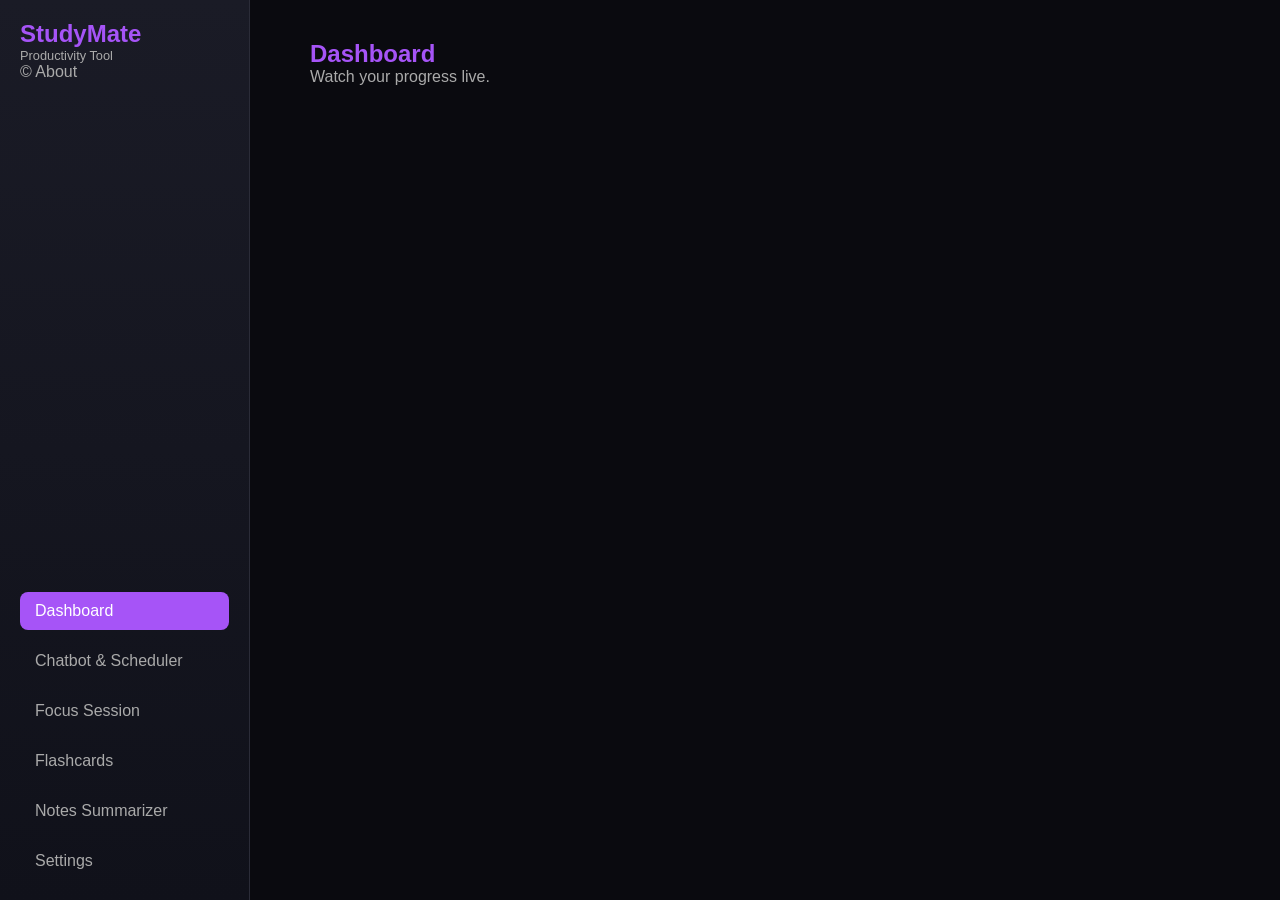
==== frontend/public/dashboard.html @ 58e18eb1 "Added Final Frontend Pages and Scripts" ====
<!DOCTYPE html>
<html lang="en">
<head>
    <meta charset="UTF-8">
    <meta name="viewport" content="width=device-width, initial-scale=1.0">
    <title>StudyMate - Dashboard</title>
    <link rel="stylesheet" href="dashboard.css">
</head>
<body>
    <div class="container">
        <!-- Left Sidebar -->
        <aside class="sidebar">
            <div class="app-header">
                <h2>StudyMate</h2>
                <p>Productivity Tool</p>
                <a href="about.html"
                target="_blank">© About</a>
            </div>
            <nav class="menu">
                <a class="active" href="dashboard.html">Dashboard</a>
                <a href="chatbotScheduler.html">Chatbot & Scheduler</a>
                <a href="pomodoroTimer.html">Focus Session</a>
                <a href="flashcards.html">Flashcards</a>
                <a href="noteSummerizer.html">Notes Summarizer</a>
                <a href="settings.html">Settings</a>
            </nav>
        </aside>

        <!-- Right Main Section -->
        <main class="main-content">
            <div class="section-header">
                <h3>Dashboard</h3>
                <p>Watch your progress live.</p>
            </div>

            <!-- Content -->
            </div>
        </main>
    </div>
</body>
</html>
---- frontend/public/dashboard.css ----
* {
    margin: 0;
    padding: 0;
    box-sizing: border-box;
    font-family: 'Poppins', sans-serif;
}

body {
    background-color: #0a0a0f;
    color: #fff;
}

/* Two-column layout */
.container {
    display: flex;
    height: 100vh;
}

/* Sidebar */
.sidebar {
    width: 250px;
    background: linear-gradient(180deg, #1a1b26, #10111a);
    padding: 20px;
    display: flex;
    flex-direction: column;
    justify-content: space-between;
    border-right: 1px solid #2b2c38;
}

.app-header h2 {
    color: #a654f7;
    font-weight: 600;
}

.app-header p {
    font-size: 0.8rem;
    color: #aaa;
}

.sidebar .app-header a{
    text-decoration: none;
    color: #aaa;
}

/* Menu links */
.menu {
    display: flex;
    flex-direction: column;
    gap: 12px;
    margin-top: 40px;
}

.menu a {
    text-decoration: none;
    color: #aaa;
    padding: 10px 15px;
    border-radius: 8px;
    transition: 0.2s;
}

.menu a:hover, .menu a.active {
    background-color: #a654f7;
    color: #fff;
}

/* Main Content */
.main-content {
    flex: 1;
    padding: 40px 60px;
}

/* Section Header */
.section-header h3 {
    color: #a654f7;
    font-size: 1.5rem;
}

.section-header p {
    color: #aaa;
    margin-bottom: 30px;
}
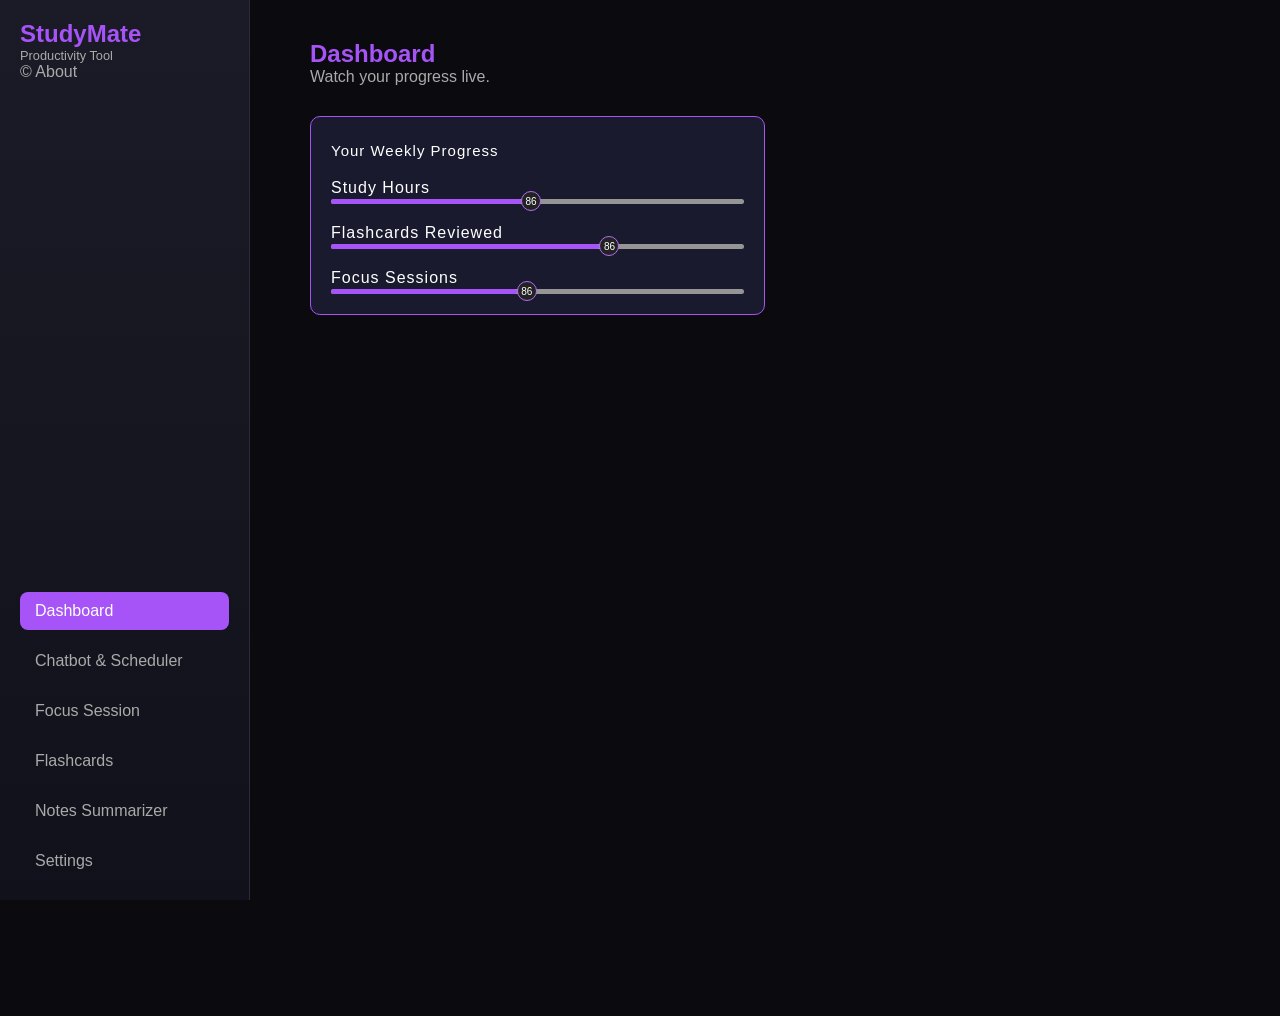
==== commit ea793429: "added the progress tile (1)" ====
--- a/frontend/public/dashboard.html
+++ b/frontend/public/dashboard.html
@@ -31,11 +31,31 @@
             <div class="section-header">
                 <h3>Dashboard</h3>
                 <p>Watch your progress live.</p>
-            </div>
-
-            <!-- Content -->
+            <div class="container">
+                <div class="weeklyProgress">
+                    <h1>Your Weekly Progress</h1>
+                    <h2>Study Hours</h2>
+                    <div class="progress-bar">
+                        <div class="study-hours">
+                            <span>86</span>
+                        </div>
+                    </div>
+                    <h2>Flashcards Reviewed</h2>
+                    <div class="progress-bar">
+                        <div class="flashcards-reviewed">
+                            <span>86</span>
+                        </div>
+                    </div>
+                    <h2>Focus Sessions</h2>
+                    <div class="progress-bar">
+                        <div class="focus-sessions">
+                            <span>86</span>
+                        </div>
+                    </div>
+                </div>
             </div>
         </main>
     </div>
+    <script src="dashboard.js"></script>
 </body>
 </html>
--- a/frontend/public/dashboard.css
+++ b/frontend/public/dashboard.css
@@ -78,4 +78,90 @@
 .section-header p {
     color: #aaa;
     margin-bottom: 30px;
+}
+.main-content .container{
+    width: 50%;
+    height: 100vh;
+    background-color: #0a0a0f;
+    display: inline-block;
+    align-items: center;
+    justify-content: left;
+}
+.weeklyProgress{
+    background-color: #1a1a2e;
+    padding: 20px;
+    border: solid #a654f7 1px;
+    border-radius: 10px;
+    min-width: 40vh;
+}
+.weeklyProgress h1{
+    font-weight: 400;
+    letter-spacing: 1px;
+    margin-top: 5px;
+    color: #fff;
+    font-size: 15px;
+}
+.weeklyProgress h2{
+    font-weight: 400;
+    letter-spacing: 1px;
+    margin-top: 20px;
+    margin-bottom: 2px;
+    color: #fff;
+    font-size: 16px;
+}
+.progress-bar{
+    background: #959595;
+    width: 900;
+    height: 5px;
+    border-radius: 5px;
+}
+.progress-bar div{
+    height: 5px;
+    border-radius: 5px;
+    width: 0%;
+    background: #a654f7;
+
+    animation: progress-bar 1s ease forwards;
+}
+.progress-bar .study-hours{
+    animation: study-hours 1s ease forwards;
+}
+.progress-bar .flashcards-reviewed{
+    animation: flashcards-reviewed 1s ease forwards;
+}
+.progress-bar .focus-sessions{
+    animation: focus-sessions 1s ease forwards;
+}
+.progress-bar div span{
+    height: 20px;
+    width: 20px;
+    font-size: 10px;
+    border: solid hsl(270, 91%, 70%) 1px;
+    border-radius: 50%;
+    background-color: #222;
+    float: right;
+    margin-top: -8px;
+    margin-right: -20px;
+    color: #fff;
+    display: flex;
+    align-items: center;
+    justify-content: center;
+
+    animation: html 1s linear forwards;
+}
+
+@keyframes study-hours{
+    100%{
+        width: 46%;
+    }
+}
+@keyframes flashcards-reviewed{
+    100%{
+        width: 65%;
+    }
+}
+@keyframes focus-sessions{
+    100%{
+        width: 45%;
+    }
 }
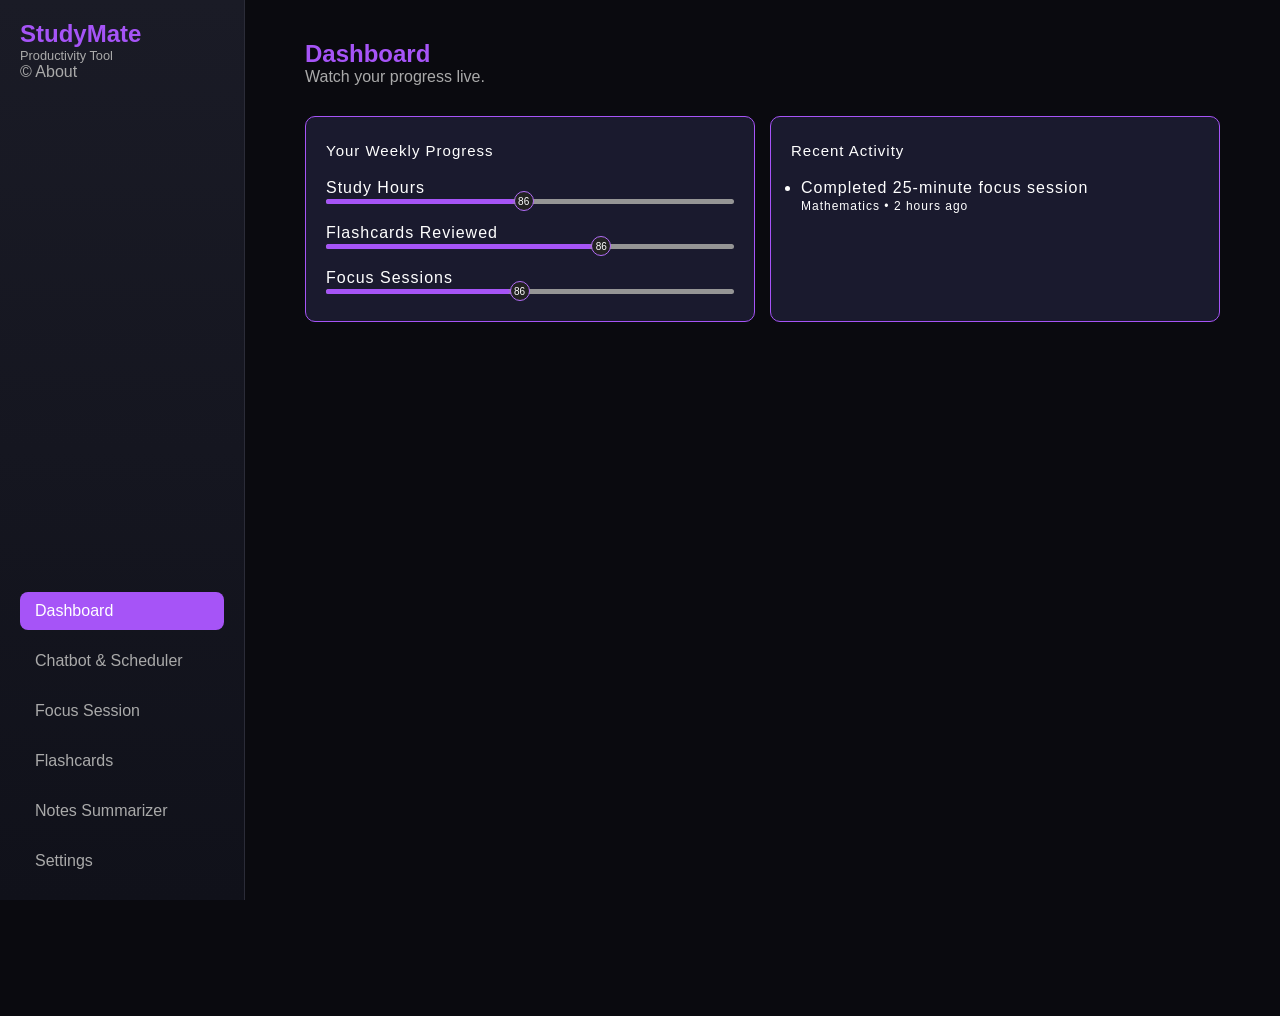
==== commit 492b2af4: "added recent activity tile in dashboard" ====
--- a/frontend/public/dashboard.html
+++ b/frontend/public/dashboard.html
@@ -32,30 +32,42 @@
                 <h3>Dashboard</h3>
                 <p>Watch your progress live.</p>
             <div class="container">
-                <div class="weeklyProgress">
-                    <h1>Your Weekly Progress</h1>
-                    <h2>Study Hours</h2>
-                    <div class="progress-bar">
-                        <div class="study-hours">
-                            <span>86</span>
+                    <div class="first-row">
+                        <div class="weeklyProgress">
+                        <h1>Your Weekly Progress</h1>
+                        <h2>Study Hours</h2>
+                        <div class="progress-bar">
+                            <div class="study-hours">
+                                <span>86</span>
+                            </div>
+                        </div>
+                        <h2>Flashcards Reviewed</h2>
+                        <div class="progress-bar">
+                            <div class="flashcards-reviewed">
+                                <span>86</span>
+                            </div>
+                        </div>
+                        <h2>Focus Sessions</h2>
+                        <div class="progress-bar">
+                            <div class="focus-sessions">
+                                <span>86</span>
+                            </div>
                         </div>
                     </div>
-                    <h2>Flashcards Reviewed</h2>
-                    <div class="progress-bar">
-                        <div class="flashcards-reviewed">
-                            <span>86</span>
-                        </div>
+                    <div class="recentAcitivies">
+                        <h1>Recent Activity</h1>
+                        <ul id="recentAcitiviesList">
+                            <li>
+                                <h2>Completed 25-minute focus session</h2>
+                                <h4>Mathematics • 2 hours ago</h4>
+                            </li>
+                        </ul>
                     </div>
-                    <h2>Focus Sessions</h2>
-                    <div class="progress-bar">
-                        <div class="focus-sessions">
-                            <span>86</span>
-                        </div>
                     </div>
-                </div>
             </div>
         </main>
     </div>
     <script src="dashboard.js"></script>
+    <script src="flashcards.js"></script>
 </body>
 </html>
--- a/frontend/public/dashboard.css
+++ b/frontend/public/dashboard.css
@@ -87,15 +87,19 @@
     align-items: center;
     justify-content: left;
 }
+.first-row{
+    display: flex;
+    flex-direction: row;
+}
 .weeklyProgress{
     background-color: #1a1a2e;
     padding: 20px;
     border: solid #a654f7 1px;
     border-radius: 10px;
-    min-width: 40vh;
+    min-width: 50vh;
 }
 .weeklyProgress h1{
-    font-weight: 400;
+    font-weight: 500;
     letter-spacing: 1px;
     margin-top: 5px;
     color: #fff;
@@ -164,4 +168,38 @@
     100%{
         width: 45%;
     }
+}
+
+
+.recentAcitivies{
+    background-color: #1a1a2e;
+    padding: 20px;
+    border: solid #a654f7 1px;
+    border-radius: 10px;
+    min-width: 50vh;
+    margin-left: 15px;
+}
+.recentAcitivies h1{
+    font-weight: 500;
+    letter-spacing: 1px;
+    margin-top: 5px;
+    color: #fff;
+    font-size: 15px;
+}
+.recentAcitivies h2{
+    font-weight: 400;
+    letter-spacing: 1px;
+    margin-top: 20px;
+    margin-bottom: 2px;
+    color: #fff;
+    font-size: 16px;
+}
+.recentAcitivies h4{
+    font-weight: 300;
+    letter-spacing: 1px;
+    color: #fff;
+    font-size: 12px;
+}
+.recentAcitivies li{
+    margin-left: 10px;
 }
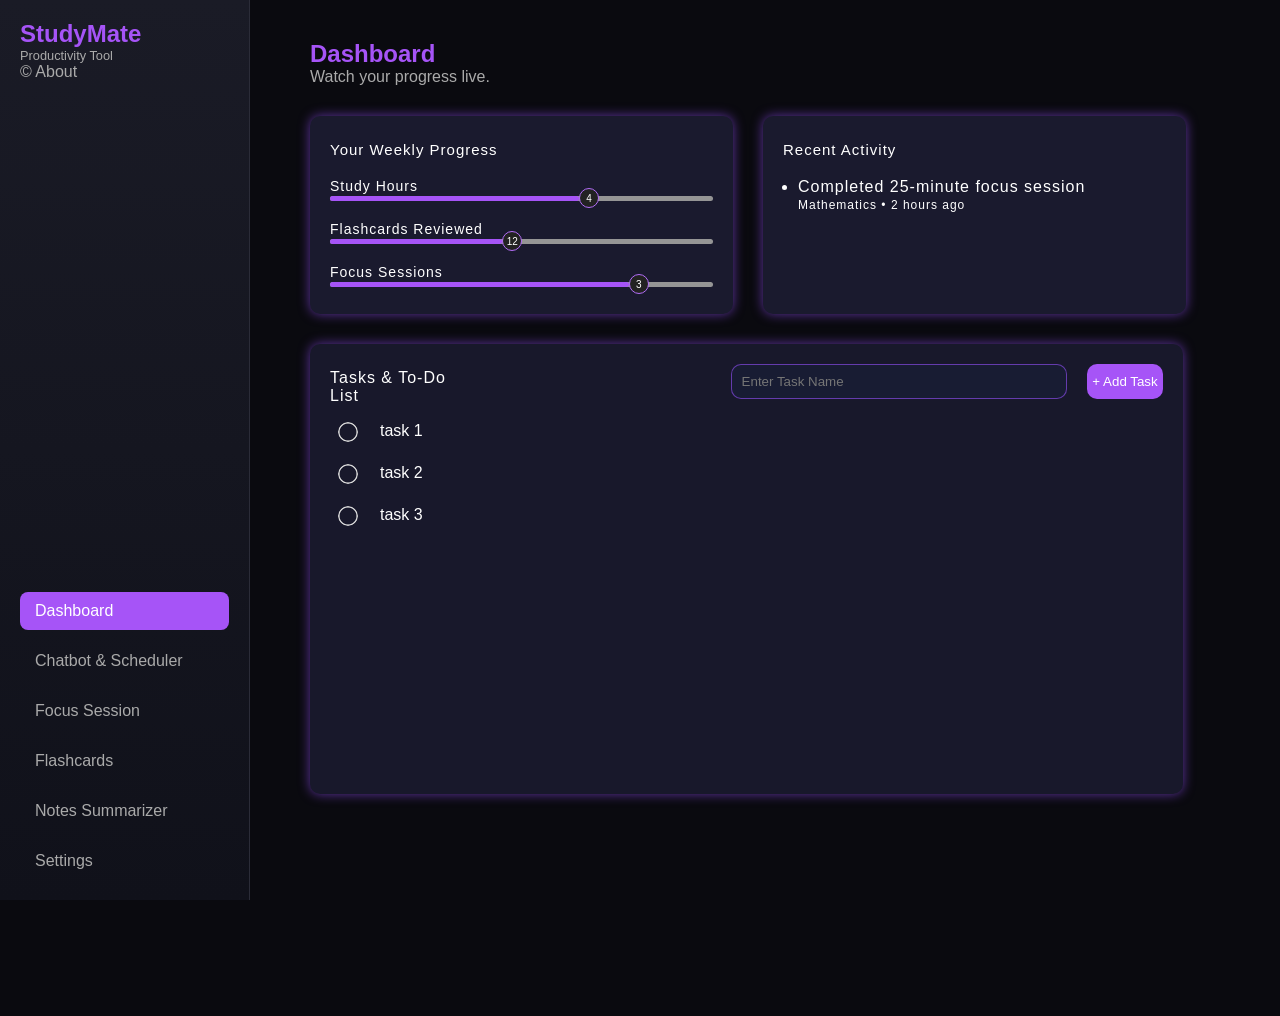
==== commit 740c0ef6: "working on task or To-Do list" ====
--- a/frontend/public/dashboard.html
+++ b/frontend/public/dashboard.html
@@ -34,40 +34,52 @@
             <div class="container">
                     <div class="first-row">
                         <div class="weeklyProgress">
-                        <h1>Your Weekly Progress</h1>
-                        <h2>Study Hours</h2>
-                        <div class="progress-bar">
-                            <div class="study-hours">
-                                <span>86</span>
+                            <h1>Your Weekly Progress</h1>
+                            <h2>Study Hours</h2>
+                            <div class="progress-bar">
+                                <div class="study-hours">
+                                    <span>4</span>
+                                </div>
+                            </div>
+                            <h2>Flashcards Reviewed</h2>
+                            <div class="progress-bar">
+                                <div class="flashcards-reviewed">
+                                    <span>12</span>
+                                </div>
+                            </div>
+                            <h2>Focus Sessions</h2>
+                            <div class="progress-bar">
+                                <div class="focus-sessions">
+                                    <span>3</span>
+                                </div>
                             </div>
                         </div>
-                        <h2>Flashcards Reviewed</h2>
-                        <div class="progress-bar">
-                            <div class="flashcards-reviewed">
-                                <span>86</span>
-                            </div>
-                        </div>
-                        <h2>Focus Sessions</h2>
-                        <div class="progress-bar">
-                            <div class="focus-sessions">
-                                <span>86</span>
-                            </div>
+                        <div class="recentAcitivies">
+                            <h1>Recent Activity</h1>
+                            <ul id="recentAcitiviesList">
+                                <li>
+                                    <h2>Completed 25-minute focus session</h2>
+                                    <h4>Mathematics • 2 hours ago</h4>
+                                </li>
+                            </ul>
                         </div>
                     </div>
-                    <div class="recentAcitivies">
-                        <h1>Recent Activity</h1>
-                        <ul id="recentAcitiviesList">
-                            <li>
-                                <h2>Completed 25-minute focus session</h2>
-                                <h4>Mathematics • 2 hours ago</h4>
-                            </li>
-                        </ul>
+                    <div class="second-row">
+                        <div class="tasks-div">
+                            <div class="header">
+                                <h1>Tasks & To-Do List</h1>
+                                <input type="text" id="task-input" placeholder="Enter Task Name">
+                                <button id="add-btn">+ Add Task</button>
+                            </div>
+                            <ul id="task-list" class="task-list">
+                                <li>task 1</li>
+                                <li>task 2</li>
+                                <li>task 3</li>
+                            </ul>
+                        </div>
                     </div>
-                    </div>
-            </div>
         </main>
     </div>
     <script src="dashboard.js"></script>
-    <script src="flashcards.js"></script>
 </body>
 </html>
--- a/frontend/public/dashboard.css
+++ b/frontend/public/dashboard.css
@@ -94,9 +94,9 @@
 .weeklyProgress{
     background-color: #1a1a2e;
     padding: 20px;
-    border: solid #a654f7 1px;
-    border-radius: 10px;
-    min-width: 50vh;
+    box-shadow: 0 0 12px rgba(150, 80, 255, 0.6);
+    border-radius: 10px;
+    min-width: 47vh;
 }
 .weeklyProgress h1{
     font-weight: 500;
@@ -106,12 +106,12 @@
     font-size: 15px;
 }
 .weeklyProgress h2{
-    font-weight: 400;
+    font-weight: 300;
     letter-spacing: 1px;
     margin-top: 20px;
     margin-bottom: 2px;
     color: #fff;
-    font-size: 16px;
+    font-size: 14px;
 }
 .progress-bar{
     background: #959595;
@@ -156,28 +156,28 @@
 
 @keyframes study-hours{
     100%{
-        width: 46%;
-    }
-}
-@keyframes flashcards-reviewed{
-    100%{
         width: 65%;
     }
 }
-@keyframes focus-sessions{
+@keyframes flashcards-reviewed{
     100%{
         width: 45%;
     }
 }
+@keyframes focus-sessions{
+    100%{
+        width: 78%;
+    }
+}
 
 
 .recentAcitivies{
     background-color: #1a1a2e;
     padding: 20px;
-    border: solid #a654f7 1px;
-    border-radius: 10px;
-    min-width: 50vh;
-    margin-left: 15px;
+    box-shadow: 0 0 12px rgba(150, 80, 255, 0.6);
+    border-radius: 10px;
+    min-width: 47vh;
+    margin-left: 30px;
 }
 .recentAcitivies h1{
     font-weight: 500;
@@ -187,7 +187,7 @@
     font-size: 15px;
 }
 .recentAcitivies h2{
-    font-weight: 400;
+    font-weight: 300;
     letter-spacing: 1px;
     margin-top: 20px;
     margin-bottom: 2px;
@@ -201,5 +201,84 @@
     font-size: 12px;
 }
 .recentAcitivies li{
-    margin-left: 10px;
-}+    margin-left: 15px;
+}
+
+.second-row{
+    margin-top: 30px;
+}
+.tasks-div{
+    background-color: #18182b;
+    border-radius: 16px;
+    box-shadow: 0 0 12px rgba(150, 80, 255, 0.6);
+    padding: 20px;
+    border-radius: 10px;
+    min-width: 97vh;
+    min-height: 50vh;
+}
+.tasks-div h1{
+    font-weight: 500;
+    letter-spacing: 1px;
+    margin-top: 5px;
+    color: #fff;
+    font-size: 16px;
+}
+.header{
+    display: flex;
+    justify-content: space-between;
+    margin-bottom: 5px;
+}
+.header input{
+    height: 35px;
+    width: 400px;
+    margin-left: 275px;
+    margin-right: 20px;
+    background-color: #181c33;
+    color: #fff;
+    padding-left: 10px;
+    border-radius: 10px;
+    border: 1px solid rgba(150, 80, 255, 0.6);
+}
+.header button{
+    color: #fff;
+    background-color: #a654f7;
+    border-radius: 10px;
+    padding-left: 2px;
+    padding-right: 2px;
+    height: 35px;
+    width: 90px;
+    border: #a654f7;
+}
+button:hover {
+    cursor: pointer;
+}
+.task-container {
+    display: flex;
+    justify-content: space-between;
+}
+.task-list li {
+    list-style: none;
+    font-size: 16px;
+    font-weight: 300;
+    padding: 12px 8px 12px 50px;
+    user-select: none;
+    cursor: pointer;
+    position: relative;
+}
+
+.task-list li::before {
+    content: "";
+    position: absolute;
+    height: 20px;
+    width: 20px;
+    border-radius: 50%;
+    background-image: url("images/unchecked.png");
+    background-size: cover;
+    background-position: center;
+    top: 12px;
+    left: 8px;
+}
+.task-status {
+    flex: 1;
+    padding: 10px;
+}
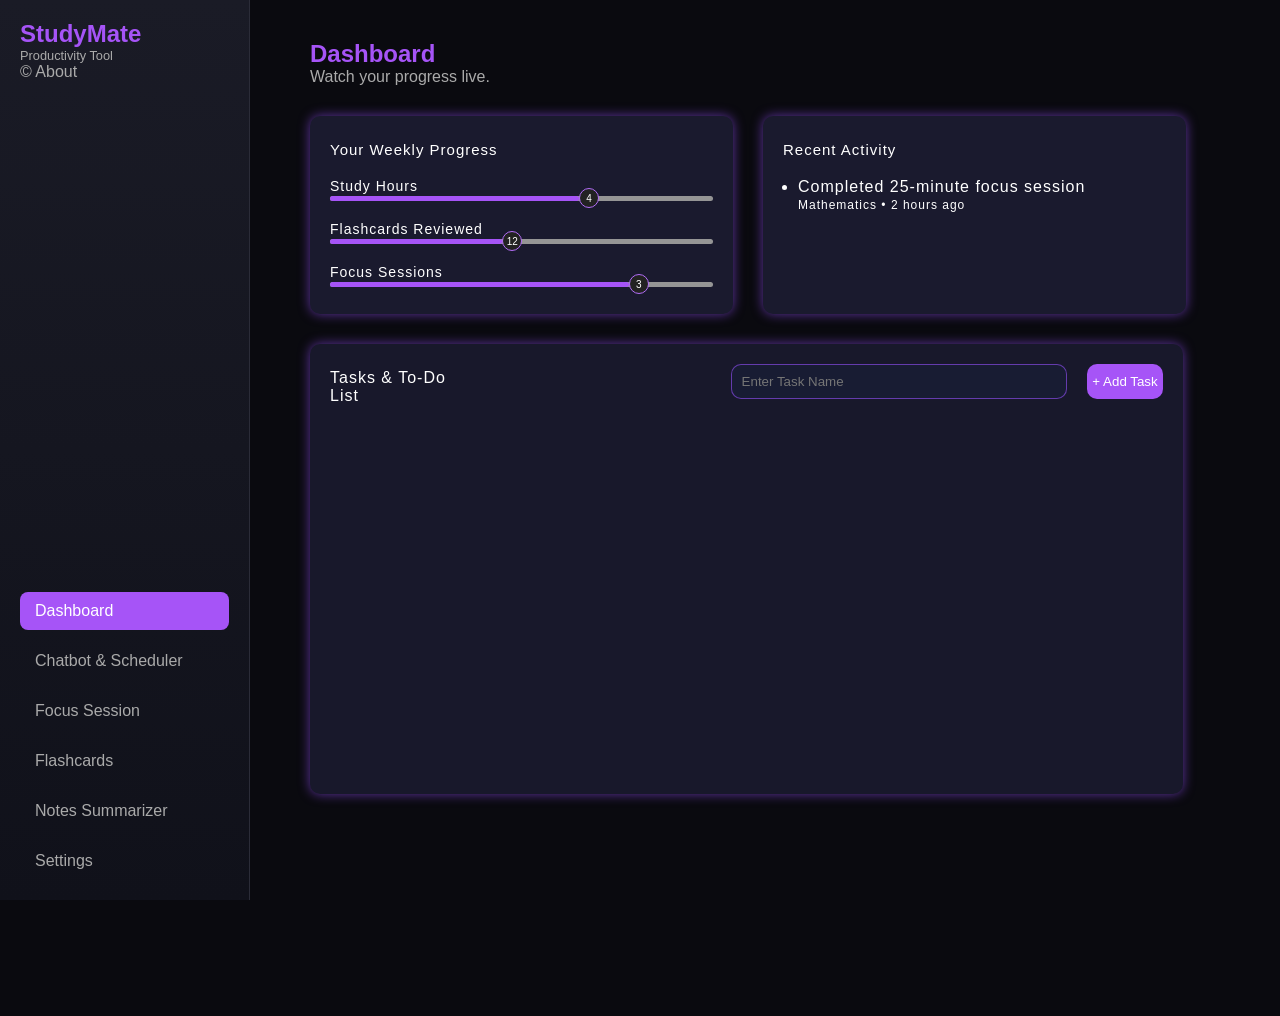
==== commit ecb70873: "task/To-Do list implemented..." ====
--- a/frontend/public/dashboard.html
+++ b/frontend/public/dashboard.html
@@ -72,9 +72,6 @@
                                 <button id="add-btn">+ Add Task</button>
                             </div>
                             <ul id="task-list" class="task-list">
-                                <li>task 1</li>
-                                <li>task 2</li>
-                                <li>task 3</li>
                             </ul>
                         </div>
                     </div>
--- a/frontend/public/dashboard.css
+++ b/frontend/public/dashboard.css
@@ -278,6 +278,29 @@
     top: 12px;
     left: 8px;
 }
+.task-list li.checked{
+    color: #555;
+    text-decoration: line-through;
+}
+.task-list li.checked::before{
+    background-image: url("images/checked.png");
+}
+.task-list li span{
+    position: absolute;
+    right: 0;
+    top: 10px;
+    width: 20px;
+    height: 20px;
+    font-size: 22px;
+    color: #fff;
+    line-height: 20px;
+    text-align: center;
+    border-radius: 50%;
+}
+.task-list li span:hover{
+    cursor: pointer;
+    background-color: hsl(0, 0%, 58%);
+}
 .task-status {
     flex: 1;
     padding: 10px;
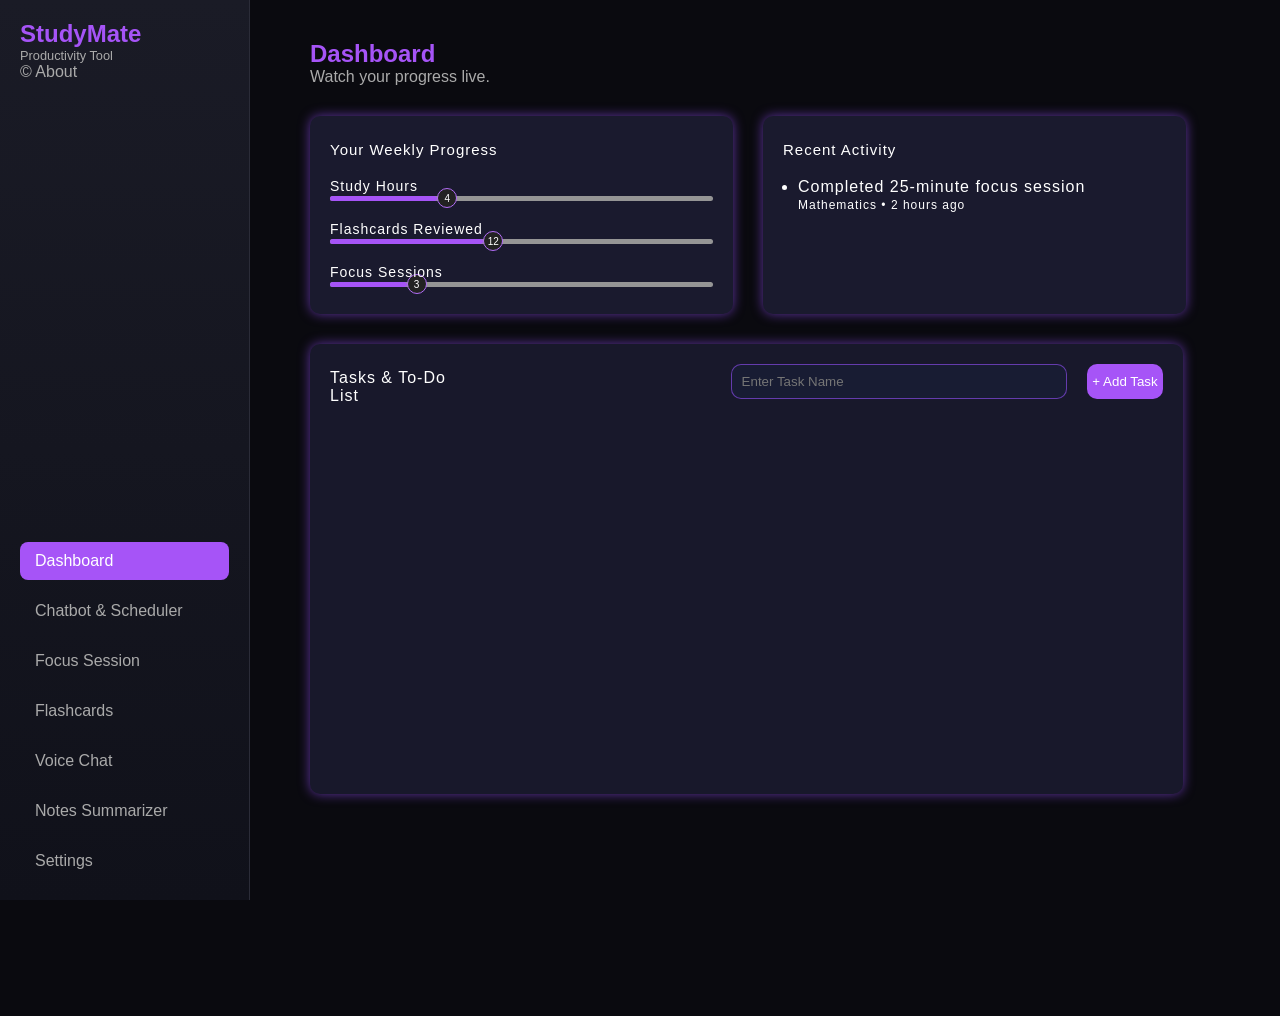
==== commit 5dfeebcb: "added access voice chat page to other pages" ====
--- a/frontend/public/dashboard.html
+++ b/frontend/public/dashboard.html
@@ -21,6 +21,7 @@
                 <a href="chatbotScheduler.html">Chatbot & Scheduler</a>
                 <a href="pomodoroTimer.html">Focus Session</a>
                 <a href="flashcards.html">Flashcards</a>
+                <a href="voiceChat.html">Voice Chat</a>
                 <a href="noteSummerizer.html">Notes Summarizer</a>
                 <a href="settings.html">Settings</a>
             </nav>
--- a/frontend/public/dashboard.css
+++ b/frontend/public/dashboard.css
@@ -153,20 +153,26 @@
 
     animation: html 1s linear forwards;
 }
+/* These values can be changed from JS */
+:root {
+    --study-hours-width: 65%;
+    --flashcard-reviewed-width: 45%;
+    --focus-sessions-width: 78%
+}
 
 @keyframes study-hours{
     100%{
-        width: 65%;
+        width: var(--study-hours-width);
     }
 }
 @keyframes flashcards-reviewed{
     100%{
-        width: 45%;
+        width: var(--flashcard-reviewed-width);
     }
 }
 @keyframes focus-sessions{
     100%{
-        width: 78%;
+        width: var(--focus-sessions-width);
     }
 }
 
@@ -255,6 +261,9 @@
 .task-container {
     display: flex;
     justify-content: space-between;
+}
+.task-list, span{
+    margin-top: 20px;
 }
 .task-list li {
     list-style: none;
@@ -275,7 +284,7 @@
     background-image: url("images/unchecked.png");
     background-size: cover;
     background-position: center;
-    top: 12px;
+    top: 13px;
     left: 8px;
 }
 .task-list li.checked{
@@ -288,7 +297,7 @@
 .task-list li span{
     position: absolute;
     right: 0;
-    top: 10px;
+    top: 0px;
     width: 20px;
     height: 20px;
     font-size: 22px;
